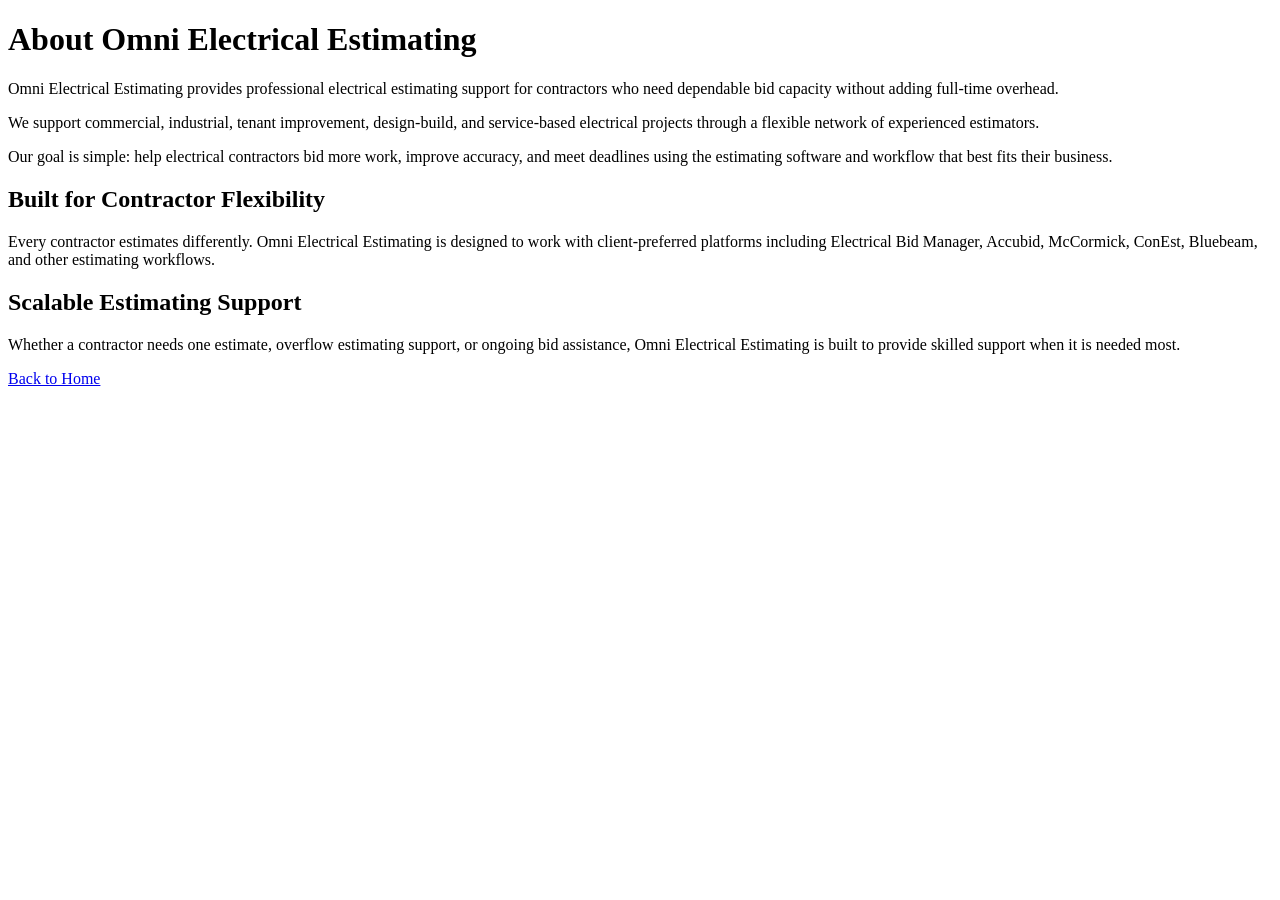
==== about.html @ 6269ac53 "Create about.html" ====
<!DOCTYPE html>
<html lang="en">
<head>
  <meta charset="UTF-8">
  <title>About | Omni Electrical Estimating</title>
</head>
<body>
  <h1>About Omni Electrical Estimating</h1>

  <p>Omni Electrical Estimating provides professional electrical estimating support for contractors who need dependable bid capacity without adding full-time overhead.</p>

  <p>We support commercial, industrial, tenant improvement, design-build, and service-based electrical projects through a flexible network of experienced estimators.</p>

  <p>Our goal is simple: help electrical contractors bid more work, improve accuracy, and meet deadlines using the estimating software and workflow that best fits their business.</p>

  <h2>Built for Contractor Flexibility</h2>

  <p>Every contractor estimates differently. Omni Electrical Estimating is designed to work with client-preferred platforms including Electrical Bid Manager, Accubid, McCormick, ConEst, Bluebeam, and other estimating workflows.</p>

  <h2>Scalable Estimating Support</h2>

  <p>Whether a contractor needs one estimate, overflow estimating support, or ongoing bid assistance, Omni Electrical Estimating is built to provide skilled support when it is needed most.</p>

  <p><a href="index.html">Back to Home</a></p>
</body>
</html>
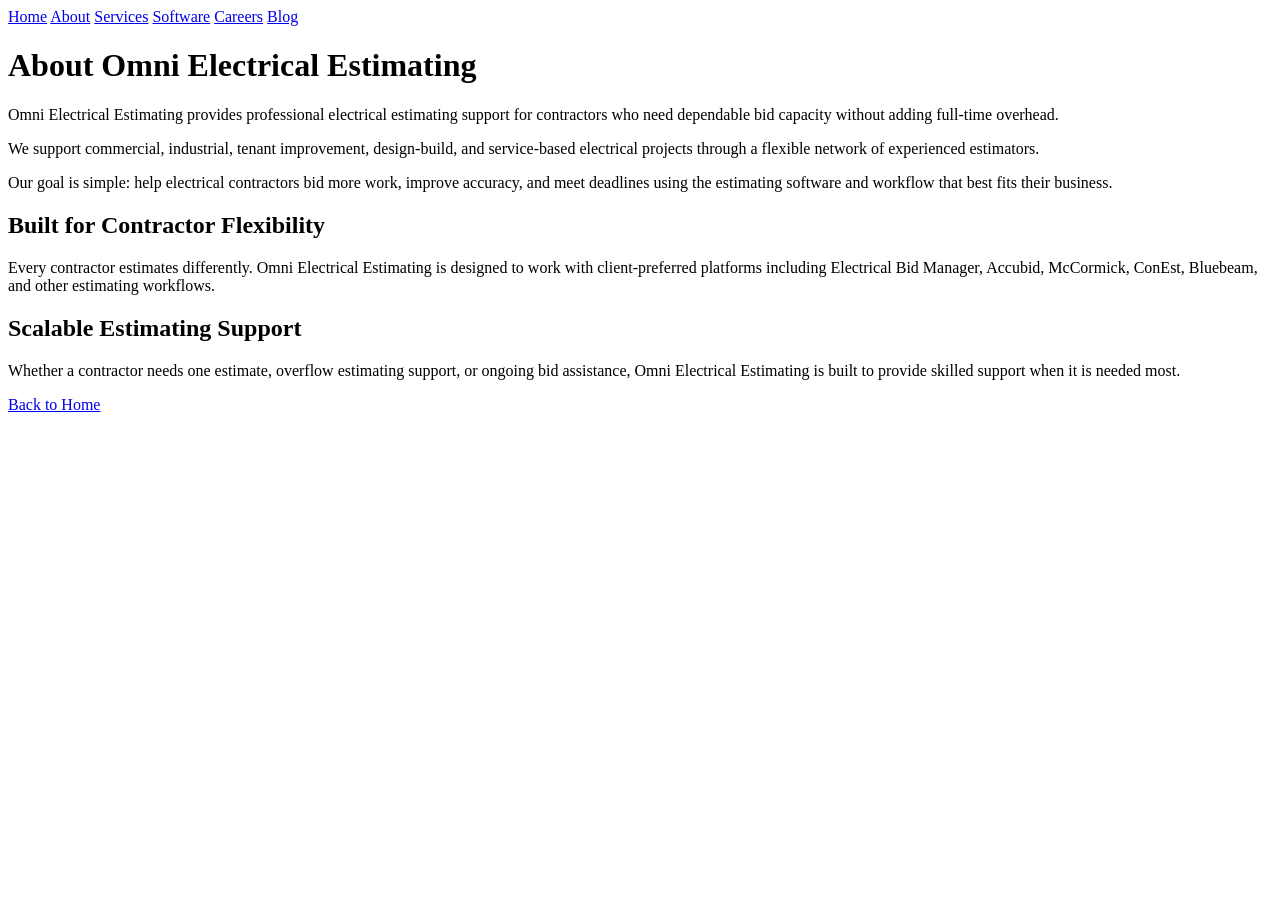
==== commit d2399ee6: "Update about.html" ====
--- a/about.html
+++ b/about.html
@@ -5,6 +5,16 @@
   <title>About | Omni Electrical Estimating</title>
 </head>
 <body>
+  
+  <nav>
+  <a href="index.html">Home</a>
+  <a href="about.html">About</a>
+  <a href="services.html">Services</a>
+  <a href="software.html">Software</a>
+  <a href="careers.html">Careers</a>
+  <a href="blog.html">Blog</a>
+</nav>
+  
   <h1>About Omni Electrical Estimating</h1>
 
   <p>Omni Electrical Estimating provides professional electrical estimating support for contractors who need dependable bid capacity without adding full-time overhead.</p>
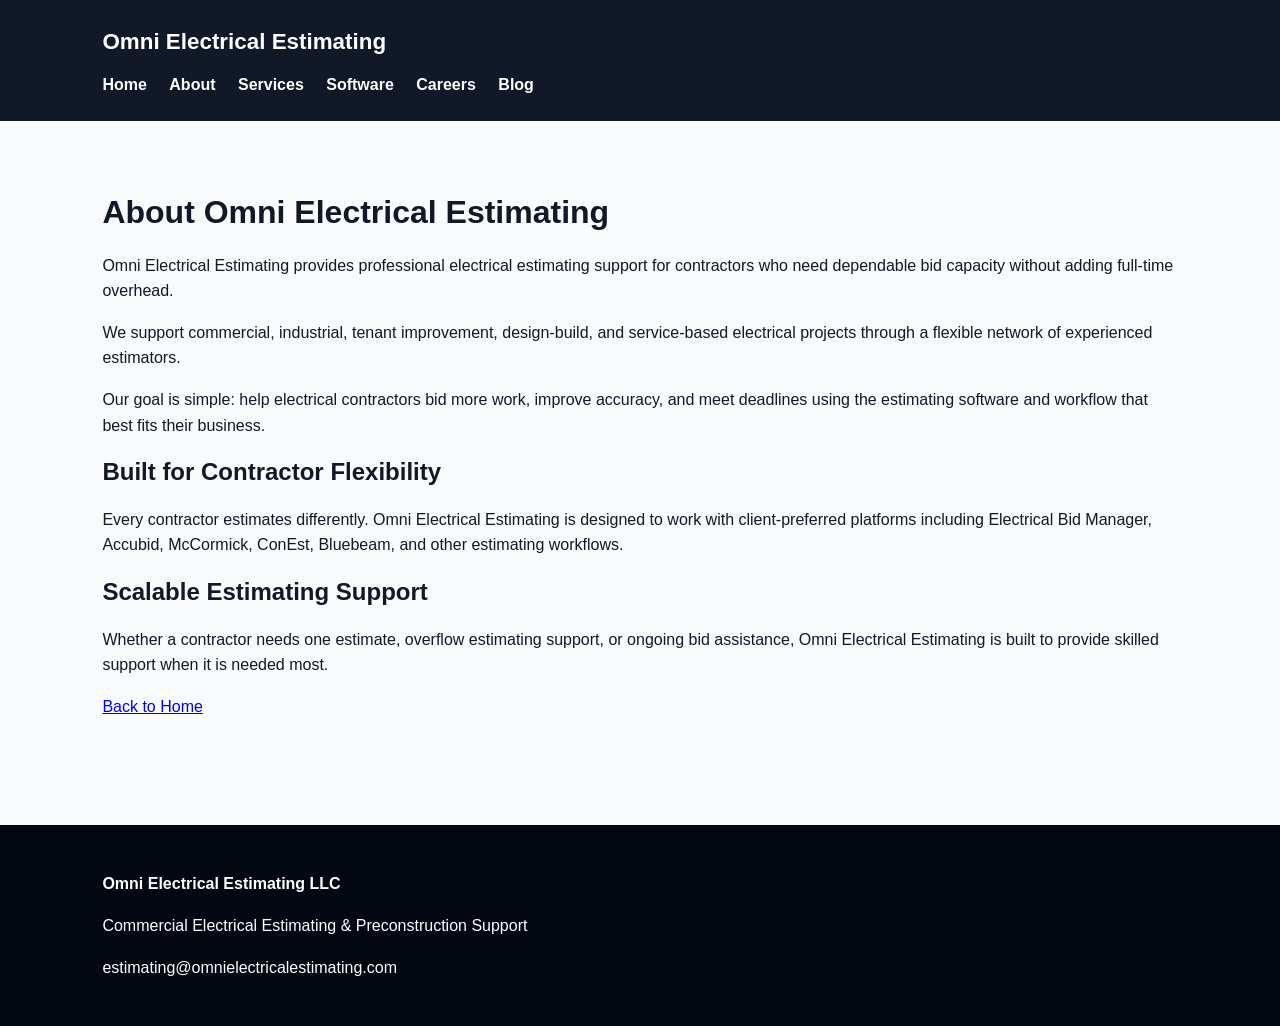
==== commit 79d7e687: "Add navigation, styling, and company pages" ====
--- a/about.html
+++ b/about.html
@@ -3,18 +3,23 @@
 <head>
   <meta charset="UTF-8">
   <title>About | Omni Electrical Estimating</title>
+<link rel="stylesheet" href="style.css">
 </head>
 <body>
-  
+<header>
+  <div class="logo">Omni Electrical Estimating</div>
+
   <nav>
-  <a href="index.html">Home</a>
-  <a href="about.html">About</a>
-  <a href="services.html">Services</a>
-  <a href="software.html">Software</a>
-  <a href="careers.html">Careers</a>
-  <a href="blog.html">Blog</a>
-</nav>
-  
+    <a href="index.html">Home</a>
+    <a href="about.html">About</a>
+    <a href="services.html">Services</a>
+    <a href="software.html">Software</a>
+    <a href="careers.html">Careers</a>
+    <a href="blog.html">Blog</a>
+  </nav>
+</header>
+
+<main>
   <h1>About Omni Electrical Estimating</h1>
 
   <p>Omni Electrical Estimating provides professional electrical estimating support for contractors who need dependable bid capacity without adding full-time overhead.</p>
@@ -32,5 +37,14 @@
   <p>Whether a contractor needs one estimate, overflow estimating support, or ongoing bid assistance, Omni Electrical Estimating is built to provide skilled support when it is needed most.</p>
 
   <p><a href="index.html">Back to Home</a></p>
+
+</main>
+
+<footer>
+  <p><strong>Omni Electrical Estimating LLC</strong></p>
+  <p>Commercial Electrical Estimating & Preconstruction Support</p>
+  <p>estimating@omnielectricalestimating.com</p>
+</footer>
+
 </body>
 </html>
--- a/style.css
+++ b/style.css
@@ -0,0 +1,84 @@
+body {
+  margin: 0;
+  font-family: Arial, sans-serif;
+  background: #f9fafb;
+  color: #111827;
+  line-height: 1.6;
+}
+
+header {
+  background: #111827;
+  color: white;
+  padding: 24px 8%;
+}
+
+.logo {
+  font-size: 1.4rem;
+  font-weight: bold;
+}
+
+nav {
+  margin-top: 12px;
+}
+
+nav a {
+  color: white;
+  text-decoration: none;
+  margin-right: 18px;
+  font-weight: bold;
+}
+
+.hero {
+  background: #1f2937;
+  color: white;
+  padding: 80px 8%;
+}
+
+.hero h1 {
+  font-size: 3rem;
+  max-width: 900px;
+}
+
+.hero p {
+  font-size: 1.2rem;
+  max-width: 800px;
+}
+
+section {
+  padding: 50px 8%;
+}
+
+.card {
+  background: white;
+  padding: 24px;
+  margin: 18px 0;
+  border-radius: 8px;
+  box-shadow: 0 3px 12px rgba(0,0,0,0.08);
+}
+
+.button {
+  display: inline-block;
+  background: #f59e0b;
+  color: #111827;
+  padding: 12px 20px;
+  border-radius: 5px;
+  text-decoration: none;
+  font-weight: bold;
+}
+
+footer {
+  background: #030712;
+  color: white;
+  padding: 30px 8%;
+  margin-top: 40px;
+}
+
+main {
+  padding: 50px 8%;
+  max-width: 1100px;
+}
+
+h1, h2, h3 {
+  line-height: 1.2;
+}
+
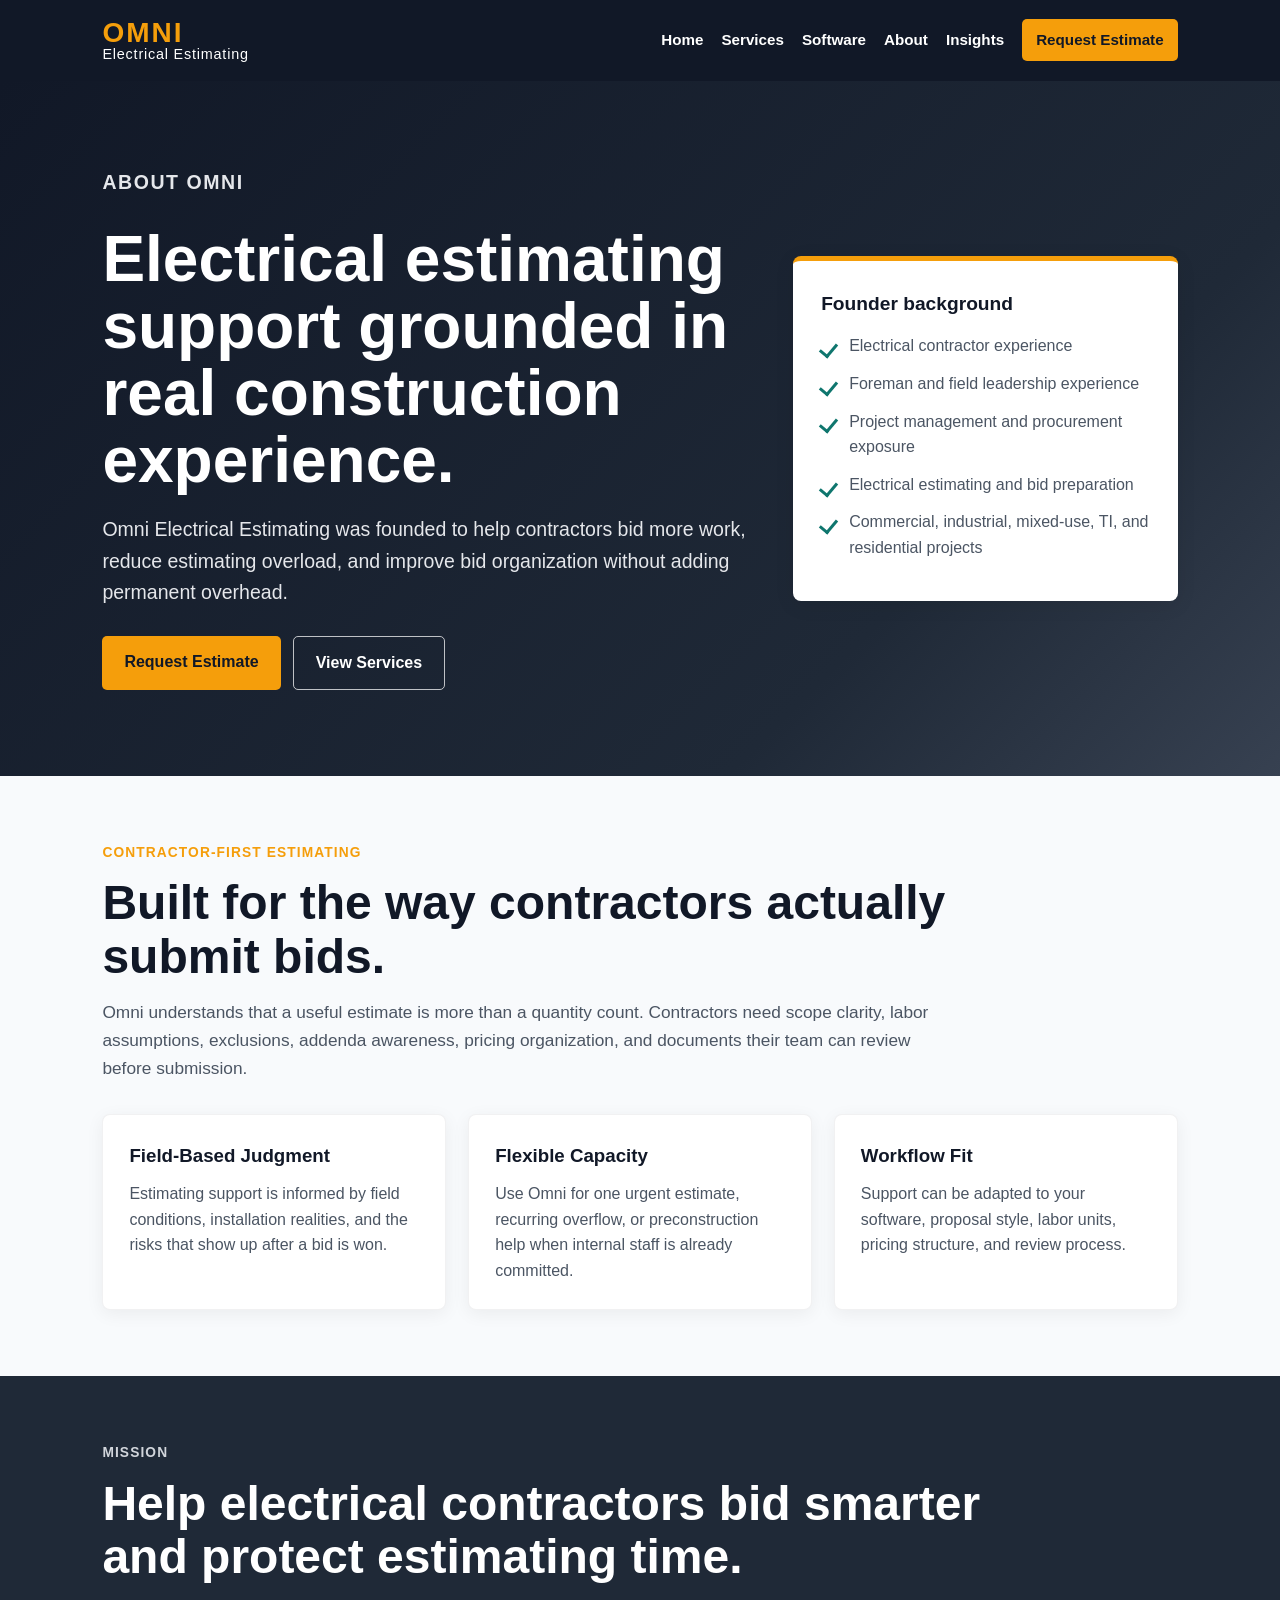
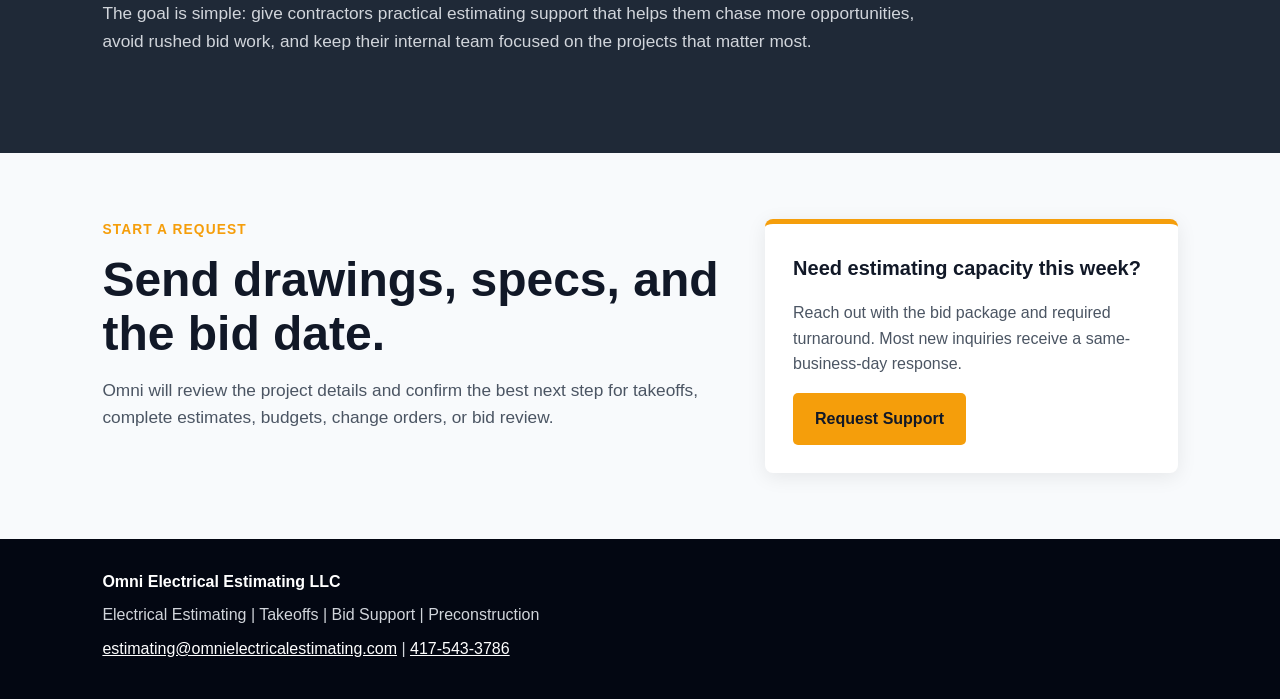
==== commit ddf22550: "Improve conversion focused website content" ====
--- a/about.html
+++ b/about.html
@@ -1,50 +1,104 @@
 <!DOCTYPE html>
 <html lang="en">
 <head>
-  <meta charset="UTF-8">
-  <title>About | Omni Electrical Estimating</title>
-<link rel="stylesheet" href="style.css">
+  <meta charset="UTF-8" />
+  <meta name="viewport" content="width=device-width, initial-scale=1.0" />
+  <title>About Omni Electrical Estimating</title>
+  <meta name="description" content="Field-based electrical estimating support founded by William Seitz for contractors who need dependable bid capacity." />
+  <link rel="stylesheet" href="style.css" />
 </head>
 <body>
-<header>
-  <div class="logo">Omni Electrical Estimating</div>
+  <header>
+    <a class="logo" href="index.html" aria-label="Omni Electrical Estimating home">
+      <span class="logo-main">OMNI</span>
+      <span class="logo-sub">Electrical Estimating</span>
+    </a>
 
-  <nav>
-    <a href="index.html">Home</a>
-    <a href="about.html">About</a>
-    <a href="services.html">Services</a>
-    <a href="software.html">Software</a>
-    <a href="careers.html">Careers</a>
-    <a href="blog.html">Blog</a>
-  </nav>
-</header>
+    <nav aria-label="Primary navigation">
+      <a href="index.html">Home</a>
+      <a href="services.html">Services</a>
+      <a href="software.html">Software</a>
+      <a href="about.html">About</a>
+      <a href="blog.html">Insights</a>
+      <a class="nav-cta" href="index.html#contact">Request Estimate</a>
+    </nav>
+  </header>
 
-<main>
-  <h1>About Omni Electrical Estimating</h1>
+  <main>
+    <section class="hero">
+      <div class="hero-content">
+        <p class="eyebrow">About Omni</p>
+        <h1>Electrical estimating support grounded in real construction experience.</h1>
+        <p>Omni Electrical Estimating was founded to help contractors bid more work, reduce estimating overload, and improve bid organization without adding permanent overhead.</p>
+        <div class="button-row">
+          <a class="button" href="index.html#contact">Request Estimate</a>
+          <a class="button secondary" href="services.html">View Services</a>
+        </div>
+      </div>
 
-  <p>Omni Electrical Estimating provides professional electrical estimating support for contractors who need dependable bid capacity without adding full-time overhead.</p>
+      <aside class="hero-proof">
+        <strong>Founder background</strong>
+        <ul>
+          <li>Electrical contractor experience</li>
+          <li>Foreman and field leadership experience</li>
+          <li>Project management and procurement exposure</li>
+          <li>Electrical estimating and bid preparation</li>
+          <li>Commercial, industrial, mixed-use, TI, and residential projects</li>
+        </ul>
+      </aside>
+    </section>
 
-  <p>We support commercial, industrial, tenant improvement, design-build, and service-based electrical projects through a flexible network of experienced estimators.</p>
+    <section>
+      <div class="section-heading">
+        <p class="eyebrow">Contractor-first estimating</p>
+        <h2 class="section-title">Built for the way contractors actually submit bids.</h2>
+        <p class="intro">Omni understands that a useful estimate is more than a quantity count. Contractors need scope clarity, labor assumptions, exclusions, addenda awareness, pricing organization, and documents their team can review before submission.</p>
+      </div>
 
-  <p>Our goal is simple: help electrical contractors bid more work, improve accuracy, and meet deadlines using the estimating software and workflow that best fits their business.</p>
+      <div class="cards">
+        <div class="card">
+          <h3>Field-Based Judgment</h3>
+          <p>Estimating support is informed by field conditions, installation realities, and the risks that show up after a bid is won.</p>
+        </div>
+        <div class="card">
+          <h3>Flexible Capacity</h3>
+          <p>Use Omni for one urgent estimate, recurring overflow, or preconstruction help when internal staff is already committed.</p>
+        </div>
+        <div class="card">
+          <h3>Workflow Fit</h3>
+          <p>Support can be adapted to your software, proposal style, labor units, pricing structure, and review process.</p>
+        </div>
+      </div>
+    </section>
 
-  <h2>Built for Contractor Flexibility</h2>
+    <section class="dark-section">
+      <div class="section-heading">
+        <p class="eyebrow">Mission</p>
+        <h2 class="section-title">Help electrical contractors bid smarter and protect estimating time.</h2>
+        <p class="intro">The goal is simple: give contractors practical estimating support that helps them chase more opportunities, avoid rushed bid work, and keep their internal team focused on the projects that matter most.</p>
+      </div>
+    </section>
 
-  <p>Every contractor estimates differently. Omni Electrical Estimating is designed to work with client-preferred platforms including Electrical Bid Manager, Accubid, McCormick, ConEst, Bluebeam, and other estimating workflows.</p>
+    <section>
+      <div class="split">
+        <div>
+          <p class="eyebrow">Start a request</p>
+          <h2 class="section-title">Send drawings, specs, and the bid date.</h2>
+          <p class="intro">Omni will review the project details and confirm the best next step for takeoffs, complete estimates, budgets, change orders, or bid review.</p>
+        </div>
+        <aside class="callout">
+          <strong>Need estimating capacity this week?</strong>
+          <p>Reach out with the bid package and required turnaround. Most new inquiries receive a same-business-day response.</p>
+          <a class="button" href="index.html#contact">Request Support</a>
+        </aside>
+      </div>
+    </section>
+  </main>
 
-  <h2>Scalable Estimating Support</h2>
-
-  <p>Whether a contractor needs one estimate, overflow estimating support, or ongoing bid assistance, Omni Electrical Estimating is built to provide skilled support when it is needed most.</p>
-
-  <p><a href="index.html">Back to Home</a></p>
-
-</main>
-
-<footer>
-  <p><strong>Omni Electrical Estimating LLC</strong></p>
-  <p>Commercial Electrical Estimating & Preconstruction Support</p>
-  <p>estimating@omnielectricalestimating.com</p>
-</footer>
-
+  <footer>
+    <p><strong>Omni Electrical Estimating LLC</strong></p>
+    <p>Electrical Estimating | Takeoffs | Bid Support | Preconstruction</p>
+    <p><a href="mailto:estimating@omnielectricalestimating.com">estimating@omnielectricalestimating.com</a> | <a href="tel:+14175433786">417-543-3786</a></p>
+  </footer>
 </body>
 </html>
--- a/style.css
+++ b/style.css
@@ -1,84 +1,533 @@
+:root {
+  --dark: #111827;
+  --dark2: #1f2937;
+  --light: #f8fafc;
+  --white: #ffffff;
+  --gray: #4b5563;
+  --line: #dbe3ee;
+  --accent: #f59e0b;
+  --accent-dark: #b45309;
+  --green: #0f766e;
+}
+
+* {
+  box-sizing: border-box;
+}
+
 body {
   margin: 0;
   font-family: Arial, sans-serif;
-  background: #f9fafb;
-  color: #111827;
+  background: var(--light);
+  color: var(--dark);
   line-height: 1.6;
 }
 
+a {
+  color: inherit;
+}
+
 header {
-  background: #111827;
-  color: white;
-  padding: 24px 8%;
+  background: var(--dark);
+  color: var(--white);
+  padding: 18px 8%;
+  display: flex;
+  justify-content: space-between;
+  align-items: center;
+  gap: 24px;
+  flex-wrap: wrap;
 }
 
 .logo {
-  font-size: 1.4rem;
-  font-weight: bold;
+  display: flex;
+  flex-direction: column;
+  line-height: 1.05;
+  text-decoration: none;
+}
+
+.logo-main {
+  color: var(--accent);
+  font-size: 1.75rem;
+  font-weight: 800;
+  letter-spacing: 2px;
+}
+
+.logo-sub {
+  color: var(--white);
+  font-size: .9rem;
+  letter-spacing: .8px;
 }
 
 nav {
-  margin-top: 12px;
+  display: flex;
+  align-items: center;
+  gap: 18px;
+  flex-wrap: wrap;
 }
 
 nav a {
-  color: white;
+  color: var(--white);
   text-decoration: none;
-  margin-right: 18px;
-  font-weight: bold;
+  font-size: .95rem;
+  font-weight: 700;
+}
+
+.nav-cta {
+  background: var(--accent);
+  color: var(--dark);
+  padding: 9px 14px;
+  border-radius: 5px;
+}
+
+main {
+  width: 100%;
+}
+
+section,
+main > h1,
+main > h2,
+main > p,
+main > ul {
+  padding-left: 8%;
+  padding-right: 8%;
+}
+
+main > h1:first-child {
+  padding-top: 50px;
+}
+
+main > p,
+main > ul {
+  max-width: 1100px;
 }
 
 .hero {
-  background: #1f2937;
-  color: white;
-  padding: 80px 8%;
+  background: linear-gradient(135deg, #111827 0%, #1f2937 72%, #374151 100%);
+  color: var(--white);
+  padding: 86px 8%;
+  display: grid;
+  grid-template-columns: minmax(0, 1.35fr) minmax(280px, .8fr);
+  gap: 42px;
+  align-items: center;
 }
 
 .hero h1 {
-  font-size: 3rem;
   max-width: 900px;
+  margin: 0 0 20px;
+  font-size: clamp(2.25rem, 5vw, 4.35rem);
+  line-height: 1.05;
 }
 
 .hero p {
+  max-width: 790px;
+  margin: 0 0 28px;
+  color: #e5e7eb;
+  font-size: 1.22rem;
+}
+
+.eyebrow {
+  margin: 0 0 12px;
+  color: var(--accent);
+  font-size: .86rem;
+  font-weight: 800;
+  letter-spacing: .08em;
+  text-transform: uppercase;
+}
+
+.hero-proof,
+.callout,
+.contact-form,
+.contact-box,
+.thankyou-page {
+  background: var(--white);
+  border-radius: 8px;
+  box-shadow: 0 4px 20px rgba(0,0,0,.08);
+}
+
+.hero-proof {
+  color: var(--dark);
+  padding: 28px;
+  border-top: 5px solid var(--accent);
+}
+
+.hero-proof strong {
+  display: block;
+  margin-bottom: 14px;
   font-size: 1.2rem;
-  max-width: 800px;
-}
-
-section {
-  padding: 50px 8%;
-}
-
-.card {
-  background: white;
-  padding: 24px;
-  margin: 18px 0;
-  border-radius: 8px;
-  box-shadow: 0 3px 12px rgba(0,0,0,0.08);
+}
+
+.hero-proof ul,
+.check-list {
+  list-style: none;
+  margin: 0;
+  padding: 0;
+}
+
+.hero-proof li,
+.check-list li {
+  position: relative;
+  padding-left: 28px;
+  margin-bottom: 12px;
+  color: var(--gray);
+}
+
+.hero-proof li::before,
+.check-list li::before {
+  content: "";
+  position: absolute;
+  left: 2px;
+  top: .42em;
+  width: 8px;
+  height: 14px;
+  border-right: 3px solid var(--green);
+  border-bottom: 3px solid var(--green);
+  transform: rotate(40deg);
+}
+
+.hero-content:only-child {
+  grid-column: 1 / -1;
+  max-width: 960px;
+}
+
+.button-row {
+  display: flex;
+  gap: 12px;
+  flex-wrap: wrap;
 }
 
 .button {
   display: inline-block;
-  background: #f59e0b;
-  color: #111827;
-  padding: 12px 20px;
+  background: var(--accent);
+  color: var(--dark);
+  padding: 13px 22px;
+  border: 0;
   border-radius: 5px;
   text-decoration: none;
-  font-weight: bold;
+  font: inherit;
+  font-weight: 800;
+  cursor: pointer;
+}
+
+.button.secondary {
+  background: transparent;
+  color: var(--white);
+  border: 1px solid rgba(255,255,255,.72);
+}
+
+.trust-strip {
+  display: grid;
+  grid-template-columns: repeat(3, minmax(0, 1fr));
+  gap: 1px;
+  padding: 0 8%;
+  background: var(--line);
+}
+
+.trust-strip div {
+  background: var(--white);
+  padding: 24px;
+}
+
+.trust-strip strong,
+.trust-strip span {
+  display: block;
+}
+
+.trust-strip span {
+  color: var(--gray);
+  margin-top: 6px;
+}
+
+section {
+  padding-top: 66px;
+  padding-bottom: 66px;
+}
+
+.section-heading {
+  max-width: 920px;
+  margin-bottom: 32px;
+}
+
+.section-title {
+  margin: 0 0 16px;
+  font-size: clamp(2rem, 4vw, 3rem);
+  line-height: 1.12;
+}
+
+.intro {
+  max-width: 850px;
+  margin: 0;
+  color: var(--gray);
+  font-size: 1.08rem;
+}
+
+.cards {
+  display: grid;
+  grid-template-columns: repeat(auto-fit, minmax(240px, 1fr));
+  gap: 22px;
+}
+
+.card {
+  background: var(--white);
+  padding: 26px;
+  border: 1px solid rgba(17,24,39,.06);
+  border-radius: 8px;
+  box-shadow: 0 4px 18px rgba(0,0,0,.06);
+}
+
+.card h3 {
+  margin: 0 0 10px;
+}
+
+.card p {
+  margin: 0;
+  color: var(--gray);
+}
+
+.dark-section {
+  background: var(--dark2);
+  color: var(--white);
+}
+
+.dark-section .intro,
+.dark-section p {
+  color: #d1d5db;
+}
+
+.proof-grid {
+  display: grid;
+  grid-template-columns: repeat(3, minmax(0, 1fr));
+  gap: 22px;
+}
+
+.proof-grid > div {
+  border: 1px solid rgba(255,255,255,.15);
+  border-radius: 8px;
+  padding: 26px;
+}
+
+.metric {
+  display: block;
+  margin-bottom: 12px;
+  color: var(--accent);
+  font-size: 3rem;
+  font-weight: 800;
+  line-height: 1;
+}
+
+.proof-grid strong {
+  display: block;
+  margin-bottom: 8px;
+  font-size: 1.05rem;
+}
+
+.split {
+  display: grid;
+  grid-template-columns: minmax(0, 1fr) minmax(280px, .65fr);
+  gap: 28px;
+  align-items: start;
+}
+
+.callout {
+  padding: 28px;
+  border-top: 5px solid var(--accent);
+}
+
+.callout strong {
+  display: block;
+  font-size: 1.25rem;
+}
+
+.callout p {
+  color: var(--gray);
+}
+
+.muted-section {
+  background: #eef2f7;
+}
+
+.step {
+  display: inline-flex;
+  align-items: center;
+  justify-content: center;
+  width: 34px;
+  height: 34px;
+  margin-bottom: 14px;
+  border-radius: 50%;
+  background: var(--dark);
+  color: var(--white);
+  font-weight: 800;
+}
+
+.contact-layout {
+  display: grid;
+  grid-template-columns: minmax(0, 1.5fr) minmax(280px, .8fr);
+  gap: 24px;
+  align-items: start;
+}
+
+.contact-form,
+.contact-box {
+  padding: 32px;
+}
+
+.form-grid {
+  display: grid;
+  grid-template-columns: repeat(2, minmax(0, 1fr));
+  gap: 18px;
+}
+
+.contact-form label {
+  display: block;
+  color: var(--dark);
+  font-weight: 800;
+  margin-bottom: 18px;
+}
+
+.contact-form input,
+.contact-form select,
+.contact-form textarea {
+  width: 100%;
+  margin-top: 7px;
+  border: 1px solid #cbd5e1;
+  border-radius: 6px;
+  padding: 12px;
+  font: inherit;
+  color: var(--dark);
+  background: var(--white);
+}
+
+.contact-form input:focus,
+.contact-form select:focus,
+.contact-form textarea:focus {
+  outline: 3px solid rgba(245, 158, 11, .25);
+  border-color: var(--accent);
+}
+
+.contact-form textarea {
+  resize: vertical;
+}
+
+.form-note {
+  margin: -4px 0 18px;
+  color: var(--gray);
+  font-size: .96rem;
+}
+
+.form-button {
+  margin-top: 2px;
+}
+
+.contact-box h3 {
+  margin: 0 0 18px;
+}
+
+.contact-box p {
+  margin: 0 0 14px;
+  color: var(--gray);
+  font-size: 1.03rem;
+}
+
+.contact-box p:last-child {
+  margin-bottom: 0;
+}
+
+.contact-box strong {
+  color: var(--dark);
+}
+
+.contact-box a,
+.thankyou-page a {
+  color: var(--dark2);
+  font-weight: 800;
+}
+
+.contact-box hr {
+  margin: 22px 0;
+  border: 0;
+  border-top: 1px solid var(--line);
 }
 
 footer {
   background: #030712;
-  color: white;
+  color: #d1d5db;
   padding: 30px 8%;
-  margin-top: 40px;
-}
-
-main {
-  padding: 50px 8%;
-  max-width: 1100px;
-}
-
-h1, h2, h3 {
-  line-height: 1.2;
-}
-
+}
+
+footer p {
+  margin: 0 0 8px;
+}
+
+footer strong,
+footer a {
+  color: var(--white);
+}
+
+.thankyou-page {
+  margin: 50px 8%;
+  max-width: 760px;
+  padding: 36px;
+}
+
+.thankyou-page p {
+  color: var(--gray);
+  font-size: 1.08rem;
+}
+
+@media (max-width: 900px) {
+  .hero,
+  .trust-strip,
+  .proof-grid,
+  .split,
+  .contact-layout,
+  .form-grid {
+    grid-template-columns: 1fr;
+  }
+
+  header {
+    align-items: flex-start;
+  }
+
+  nav {
+    width: 100%;
+  }
+}
+
+@media (max-width: 620px) {
+  header,
+  .hero,
+  section,
+  .trust-strip,
+  footer,
+  main > h1,
+  main > h2,
+  main > p,
+  main > ul {
+    padding-left: 6%;
+    padding-right: 6%;
+  }
+
+  .hero {
+    padding-top: 58px;
+    padding-bottom: 58px;
+  }
+
+  nav {
+    gap: 12px;
+  }
+
+  .nav-cta {
+    width: 100%;
+    text-align: center;
+  }
+
+  .button-row .button {
+    width: 100%;
+    text-align: center;
+  }
+
+  .contact-form,
+  .contact-box,
+  .hero-proof,
+  .callout {
+    padding: 24px;
+  }
+}
